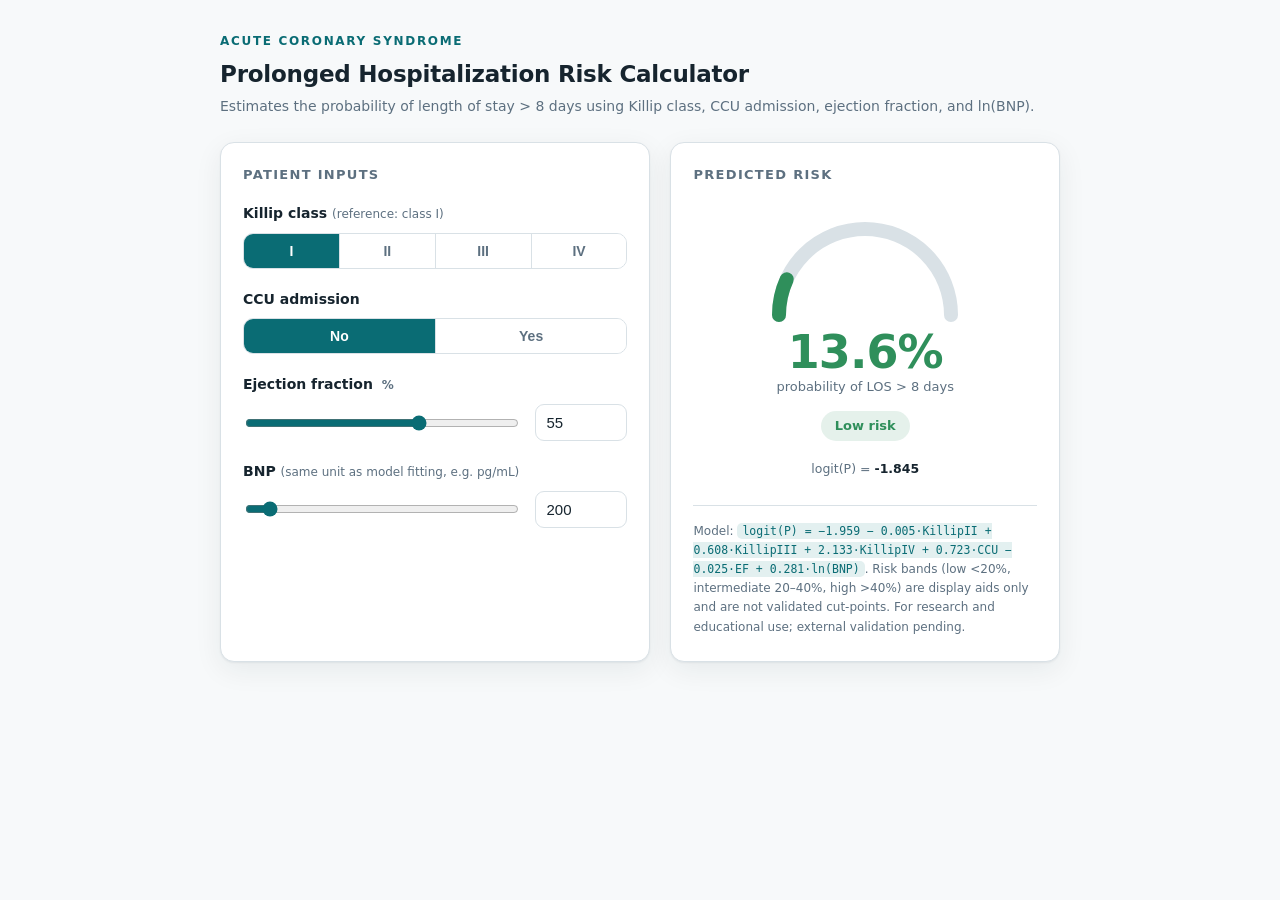
==== index.html @ 071d235f "Add files via upload" ====
<!DOCTYPE html>
<html lang="en">
<head>
<meta charset="UTF-8">
<meta name="viewport" content="width=device-width, initial-scale=1.0">
<title>Prolonged Hospitalization Risk Calculator — ACS</title>
<style>
  :root{
    --ink:#16242e;
    --muted:#5d7080;
    --line:#d9e1e6;
    --paper:#f7f9fa;
    --card:#ffffff;
    --accent:#0a6c74;       /* deep teal — clinical, not corporate blue */
    --accent-soft:#e3f0f0;
    --low:#2f8f5b;
    --mid:#c98a13;
    --high:#c0392b;
    --shadow:0 1px 2px rgba(16,36,46,.06),0 8px 28px rgba(16,36,46,.07);
  }
  *{box-sizing:border-box}
  body{
    margin:0;background:var(--paper);color:var(--ink);
    font-family:"Segoe UI",-apple-system,system-ui,"Helvetica Neue",Arial,"PingFang SC","Microsoft YaHei",sans-serif;
    line-height:1.55;
    -webkit-font-smoothing:antialiased;
  }
  .wrap{max-width:880px;margin:0 auto;padding:32px 20px 64px}
  header{margin-bottom:20px}
  .eyebrow{font-size:12px;letter-spacing:.14em;text-transform:uppercase;color:var(--accent);font-weight:600}
  h1{font-size:23px;margin:6px 0 4px;font-weight:650;letter-spacing:-.01em}
  .sub{color:var(--muted);font-size:14px;margin:0}
  .grid{display:grid;grid-template-columns:1.05fr .95fr;gap:20px;margin-top:24px}
  @media(max-width:760px){.grid{grid-template-columns:1fr}}
  .card{background:var(--card);border:1px solid var(--line);border-radius:14px;padding:22px 22px 24px;box-shadow:var(--shadow)}
  .card h2{font-size:13px;text-transform:uppercase;letter-spacing:.1em;color:var(--muted);margin:0 0 18px;font-weight:600}
  .field{margin-bottom:20px}
  .field:last-child{margin-bottom:0}
  label.lbl{display:block;font-size:14px;font-weight:600;margin-bottom:8px}
  .hint{font-size:12px;color:var(--muted);font-weight:400}
  /* segmented control */
  .seg{display:flex;border:1px solid var(--line);border-radius:10px;overflow:hidden}
  .seg button{flex:1;border:0;background:var(--card);padding:9px 0;font-size:14px;font-weight:600;color:var(--muted);cursor:pointer;transition:.15s}
  .seg button+button{border-left:1px solid var(--line)}
  .seg button[aria-pressed="true"]{background:var(--accent);color:#fff}
  .seg button:focus-visible{outline:2px solid var(--accent);outline-offset:-2px}
  /* slider row */
  .sliderrow{display:flex;align-items:center;gap:14px}
  input[type=range]{flex:1;accent-color:var(--accent)}
  .numbox{width:92px}
  input[type=number]{
    width:100%;padding:9px 10px;border:1px solid var(--line);border-radius:9px;font-size:15px;color:var(--ink);
    font-variant-numeric:tabular-nums;
  }
  input[type=number]:focus{outline:2px solid var(--accent);outline-offset:-1px;border-color:var(--accent)}
  .unit{font-size:12px;color:var(--muted);margin-left:4px}
  /* result */
  .result{display:flex;flex-direction:column;align-items:center;text-align:center;padding-top:6px}
  .gauge{position:relative;width:200px;height:110px;margin:6px 0 4px}
  .pct{font-size:46px;font-weight:700;letter-spacing:-.02em;font-variant-numeric:tabular-nums;line-height:1}
  .pctlabel{font-size:13px;color:var(--muted);margin-top:2px}
  .band{display:inline-block;margin-top:14px;padding:5px 14px;border-radius:999px;font-size:13px;font-weight:600}
  .logitline{margin-top:18px;font-size:12.5px;color:var(--muted);font-variant-numeric:tabular-nums;text-align:center}
  .logitline b{color:var(--ink);font-weight:600}
  .foot{margin-top:26px;font-size:12px;color:var(--muted);border-top:1px solid var(--line);padding-top:16px;line-height:1.6}
  .foot code{background:var(--accent-soft);color:var(--accent);padding:1px 5px;border-radius:5px;font-size:11.5px}
</style>
</head>
<body>
<div class="wrap">
  <header>
    <div class="eyebrow">Acute Coronary Syndrome</div>
    <h1>Prolonged Hospitalization Risk Calculator</h1>
    <p class="sub">Estimates the probability of length of stay &gt; 8 days using Killip class, CCU admission, ejection fraction, and ln(BNP).</p>
  </header>

  <div class="grid">
    <!-- INPUTS -->
    <div class="card">
      <h2>Patient inputs</h2>

      <div class="field">
        <label class="lbl">Killip class <span class="hint">(reference: class I)</span></label>
        <div class="seg" id="killip" role="group" aria-label="Killip class">
          <button type="button" data-v="1" aria-pressed="true">I</button>
          <button type="button" data-v="2" aria-pressed="false">II</button>
          <button type="button" data-v="3" aria-pressed="false">III</button>
          <button type="button" data-v="4" aria-pressed="false">IV</button>
        </div>
      </div>

      <div class="field">
        <label class="lbl">CCU admission</label>
        <div class="seg" id="ccu" role="group" aria-label="CCU admission">
          <button type="button" data-v="0" aria-pressed="true">No</button>
          <button type="button" data-v="1" aria-pressed="false">Yes</button>
        </div>
      </div>

      <div class="field">
        <label class="lbl" for="efnum">Ejection fraction <span class="unit">%</span></label>
        <div class="sliderrow">
          <input type="range" id="efrange" min="10" max="80" step="1" value="55" aria-label="Ejection fraction slider">
          <div class="numbox"><input type="number" id="efnum" min="10" max="80" step="1" value="55"></div>
        </div>
      </div>

      <div class="field">
        <label class="lbl" for="bnpnum">BNP <span class="hint">(same unit as model fitting, e.g. pg/mL)</span></label>
        <div class="sliderrow">
          <input type="range" id="bnprange" min="5" max="3000" step="5" value="200" aria-label="BNP slider">
          <div class="numbox"><input type="number" id="bnpnum" min="1" max="35000" step="1" value="200"></div>
        </div>
      </div>
    </div>

    <!-- RESULT -->
    <div class="card">
      <h2>Predicted risk</h2>
      <div class="result">
        <div class="gauge">
          <svg viewBox="0 0 200 110" width="200" height="110">
            <path d="M14 100 A86 86 0 0 1 186 100" fill="none" stroke="var(--line)" stroke-width="14" stroke-linecap="round"/>
            <path id="arc" d="M14 100 A86 86 0 0 1 186 100" fill="none" stroke="var(--accent)" stroke-width="14" stroke-linecap="round"/>
          </svg>
        </div>
        <div class="pct" id="pct">—</div>
        <div class="pctlabel">probability of LOS &gt; 8 days</div>
        <span class="band" id="band">—</span>
        <div class="logitline">logit(P) = <b id="logit">—</b></div>
      </div>

      <div class="foot">
        Model: <code>logit(P) = −1.959 − 0.005·KillipII + 0.608·KillipIII + 2.133·KillipIV + 0.723·CCU − 0.025·EF + 0.281·ln(BNP)</code>.
        Risk bands (low &lt;20%, intermediate 20–40%, high &gt;40%) are display aids only and are not validated cut-points.
        For research and educational use; external validation pending.
      </div>
    </div>
  </div>
</div>

<script>
  // ---- coefficients (from the published logistic model) ----
  const B0   = -1.959;
  const bK2  = -0.005, bK3 = 0.608, bK4 = 2.133;
  const bCCU =  0.723;
  const bEF  = -0.025;
  const bBNP =  0.281;   // per unit of ln(BNP)

  const state = { killip:1, ccu:0, ef:55, bnp:200 };

  const arc   = document.getElementById('arc');
  const ARC_LEN = arc.getTotalLength();
  arc.style.strokeDasharray = ARC_LEN;

  function compute(){
    const k2 = state.killip===2?1:0;
    const k3 = state.killip===3?1:0;
    const k4 = state.killip===4?1:0;
    const lnbnp = Math.log(Math.max(state.bnp, 1)); // guard ln(0)
    const logit = B0 + bK2*k2 + bK3*k3 + bK4*k4 + bCCU*state.ccu + bEF*state.ef + bBNP*lnbnp;
    const p = 1/(1+Math.exp(-logit));
    return {logit, p};
  }

  function colorFor(p){
    if(p<0.20) return getComputedStyle(document.documentElement).getPropertyValue('--low');
    if(p<0.40) return getComputedStyle(document.documentElement).getPropertyValue('--mid');
    return getComputedStyle(document.documentElement).getPropertyValue('--high');
  }
  function bandText(p){
    if(p<0.20) return ['Low', '--low', '--accent-soft'];
    if(p<0.40) return ['Intermediate','--mid'];
    return ['High','--high'];
  }

  function render(){
    const {logit,p} = compute();
    const pctEl = document.getElementById('pct');
    pctEl.textContent = (p*100).toFixed(1)+'%';
    document.getElementById('logit').textContent = logit.toFixed(3);

    const col = colorFor(p).trim();
    pctEl.style.color = col;
    arc.style.stroke = col;
    arc.style.strokeDashoffset = ARC_LEN*(1-p);

    const b = document.getElementById('band');
    const [txt, cvar] = bandText(p);
    const c = getComputedStyle(document.documentElement).getPropertyValue(cvar).trim();
    b.textContent = txt + ' risk';
    b.style.color = c;
    b.style.background = c+'1f'; // ~12% alpha
  }

  // segmented controls
  function wireSeg(id, key){
    const grp = document.getElementById(id);
    grp.addEventListener('click', e=>{
      const btn = e.target.closest('button'); if(!btn) return;
      [...grp.children].forEach(b=>b.setAttribute('aria-pressed','false'));
      btn.setAttribute('aria-pressed','true');
      state[key] = parseInt(btn.dataset.v,10);
      render();
    });
  }
  wireSeg('killip','killip');
  wireSeg('ccu','ccu');

  // linked slider + number pairs
  function link(rangeId, numId, key, min, max){
    const r=document.getElementById(rangeId), n=document.getElementById(numId);
    function set(v){
      v = Math.min(max, Math.max(min, v||min));
      state[key]=v; r.value=Math.min(r.max,Math.max(r.min,v)); n.value=v; render();
    }
    r.addEventListener('input', ()=>set(parseFloat(r.value)));
    n.addEventListener('input', ()=>set(parseFloat(n.value)));
  }
  link('efrange','efnum','ef',10,80);
  link('bnprange','bnpnum','bnp',1,35000);

  render();
</script>
</body>
</html>
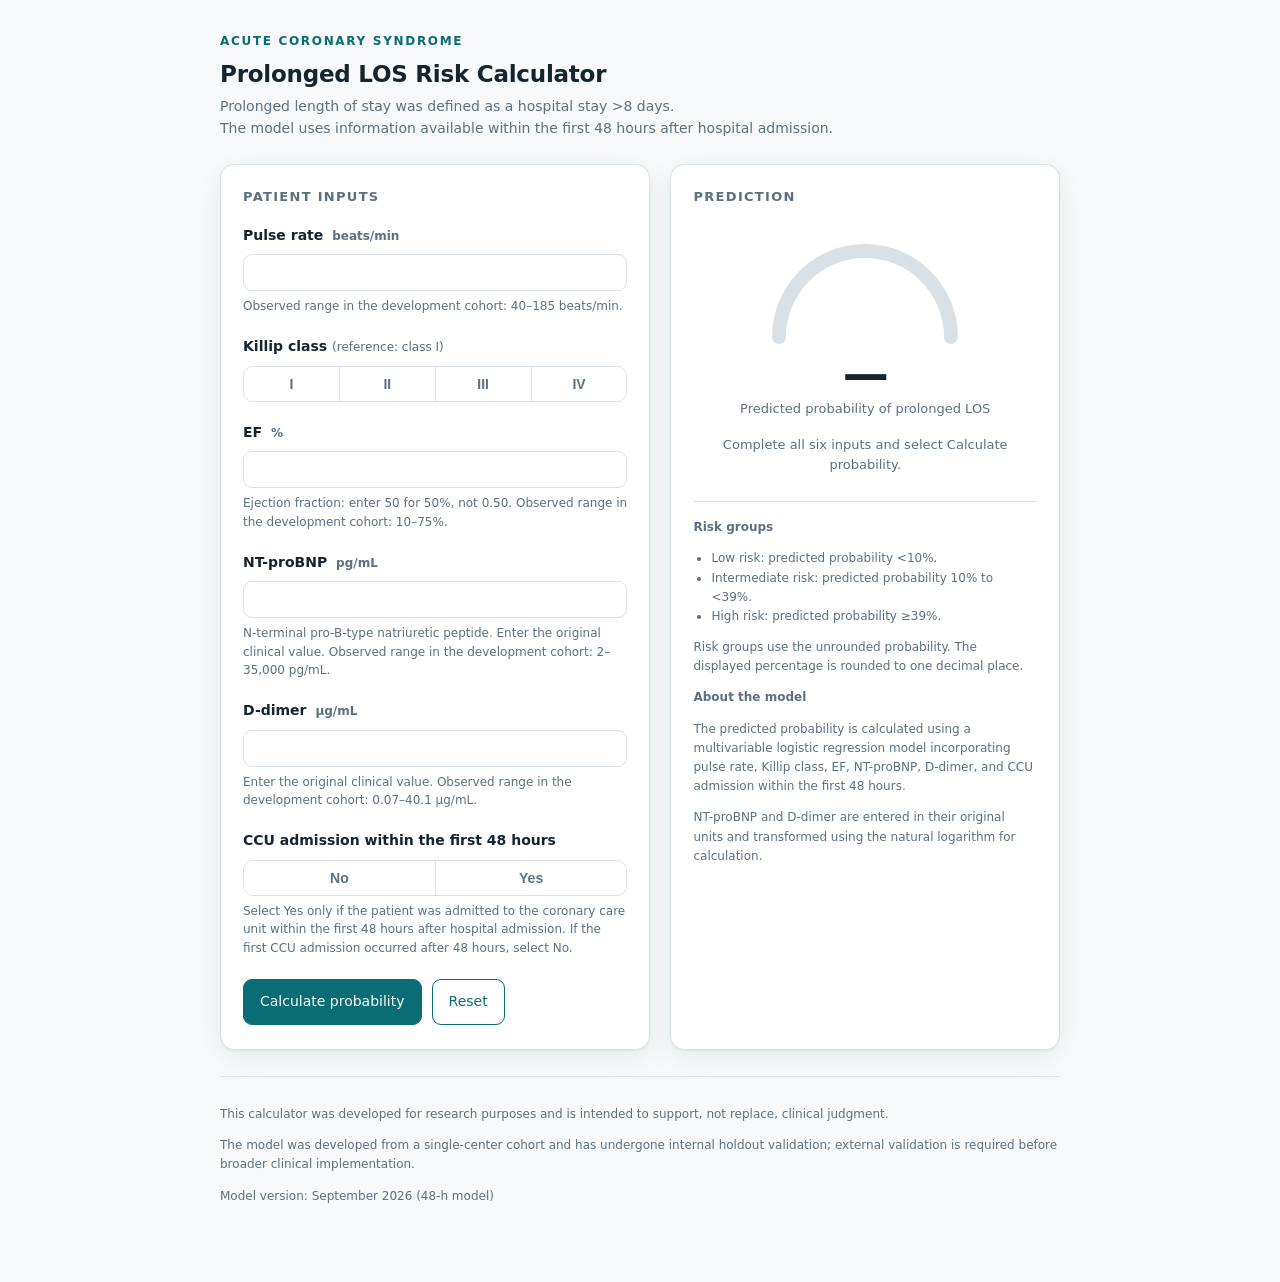
==== commit e28a127a: "Deploy final 48-h prolonged LOS calculator" ====
--- a/index.html
+++ b/index.html
@@ -3,7 +3,7 @@
 <head>
 <meta charset="UTF-8">
 <meta name="viewport" content="width=device-width, initial-scale=1.0">
-<title>Prolonged Hospitalization Risk Calculator — ACS</title>
+<title>Prolonged LOS Risk Calculator — ACS</title>
 <style>
   :root{
     --ink:#16242e;
@@ -64,163 +64,191 @@
   .logitline b{color:var(--ink);font-weight:600}
   .foot{margin-top:26px;font-size:12px;color:var(--muted);border-top:1px solid var(--line);padding-top:16px;line-height:1.6}
   .foot code{background:var(--accent-soft);color:var(--accent);padding:1px 5px;border-radius:5px;font-size:11.5px}
+
+  .field-note{margin:6px 0 0;font-size:12px;color:var(--muted)}
+  .field-error{margin:6px 0 0;font-size:12px;color:#a02f24}
+  [aria-invalid="true"]{border-color:#a02f24!important}
+  .extrapolation{margin:6px 0 0;font-size:12px;color:#805d0d}
+  .error-summary{font-size:13px;color:#a02f24;margin-bottom:12px}
+  .actions{display:flex;gap:10px;margin-top:22px;flex-wrap:wrap}
+  .actions button{padding:11px 16px;border-radius:9px;border:1px solid var(--accent);font:inherit;font-size:14px;cursor:pointer}
+  .primary{background:var(--accent);color:white}.secondary{background:white;color:var(--accent)}
+  .actions button:focus-visible{outline:2px solid var(--accent);outline-offset:3px}
+  .result-status{font-size:13px;color:var(--muted);margin:16px 0 0}
+  .risk-definition{font-size:13px;color:var(--muted);margin-top:8px}
+  .risk-guide{padding-left:18px;margin-bottom:0}
+  [hidden]{display:none!important}
+  @media(max-width:400px){.wrap{padding:20px 12px 40px}.card{padding:18px 16px}.grid{gap:16px}h1{font-size:21px}}
 </style>
 </head>
 <body>
 <div class="wrap">
   <header>
     <div class="eyebrow">Acute Coronary Syndrome</div>
-    <h1>Prolonged Hospitalization Risk Calculator</h1>
-    <p class="sub">Estimates the probability of length of stay &gt; 8 days using Killip class, CCU admission, ejection fraction, and ln(BNP).</p>
+    <h1>Prolonged LOS Risk Calculator</h1>
+    <p class="sub">Prolonged length of stay was defined as a hospital stay &gt;8 days.</p>
+    <p class="sub">The model uses information available within the first 48 hours after hospital admission.</p>
   </header>
-
   <div class="grid">
-    <!-- INPUTS -->
-    <div class="card">
+    <form class="card" id="calculator" novalidate>
       <h2>Patient inputs</h2>
-
-      <div class="field">
-        <label class="lbl">Killip class <span class="hint">(reference: class I)</span></label>
-        <div class="seg" id="killip" role="group" aria-label="Killip class">
-          <button type="button" data-v="1" aria-pressed="true">I</button>
-          <button type="button" data-v="2" aria-pressed="false">II</button>
-          <button type="button" data-v="3" aria-pressed="false">III</button>
-          <button type="button" data-v="4" aria-pressed="false">IV</button>
+      <div class="error-summary" id="error-summary" role="alert" hidden></div>
+      <div class="field">
+        <label class="lbl" for="pulseRate">Pulse rate <span class="unit">beats/min</span></label>
+        <input type="number" id="pulseRate" step="any" inputmode="decimal" required aria-describedby="pulseRate-note pulseRate-error pulseRate-warning">
+        <p class="field-note" id="pulseRate-note">Observed range in the development cohort: 40–185 beats/min.</p>
+        <p class="field-error" id="pulseRate-error" hidden></p><p class="extrapolation" id="pulseRate-warning" hidden></p>
+      </div>
+      <div class="field">
+        <label class="lbl" id="killip-label">Killip class <span class="hint">(reference: class I)</span></label>
+        <div class="seg" id="killipClass" role="group" aria-labelledby="killip-label" aria-describedby="killipClass-error">
+          <button type="button" data-v="I" aria-pressed="false">I</button>
+          <button type="button" data-v="II" aria-pressed="false">II</button>
+          <button type="button" data-v="III" aria-pressed="false">III</button>
+          <button type="button" data-v="IV" aria-pressed="false">IV</button>
         </div>
-      </div>
-
-      <div class="field">
-        <label class="lbl">CCU admission</label>
-        <div class="seg" id="ccu" role="group" aria-label="CCU admission">
-          <button type="button" data-v="0" aria-pressed="true">No</button>
-          <button type="button" data-v="1" aria-pressed="false">Yes</button>
+        <p class="field-error" id="killipClass-error" hidden></p>
+      </div>
+      <div class="field">
+        <label class="lbl" for="ef">EF <span class="unit">%</span></label>
+        <input type="number" id="ef" step="any" inputmode="decimal" required aria-describedby="ef-note ef-error ef-warning">
+        <p class="field-note" id="ef-note">Ejection fraction: enter 50 for 50%, not 0.50. Observed range in the development cohort: 10–75%.</p>
+        <p class="field-error" id="ef-error" hidden></p><p class="extrapolation" id="ef-warning" hidden></p>
+      </div>
+      <div class="field">
+        <label class="lbl" for="ntProBNP">NT-proBNP <span class="unit">pg/mL</span></label>
+        <input type="number" id="ntProBNP" step="any" inputmode="decimal" required aria-describedby="ntProBNP-note ntProBNP-error ntProBNP-warning">
+        <p class="field-note" id="ntProBNP-note">N-terminal pro-B-type natriuretic peptide. Enter the original clinical value. Observed range in the development cohort: 2–35,000 pg/mL.</p>
+        <p class="field-error" id="ntProBNP-error" hidden></p><p class="extrapolation" id="ntProBNP-warning" hidden></p>
+      </div>
+      <div class="field">
+        <label class="lbl" for="dDimer">D-dimer <span class="unit">μg/mL</span></label>
+        <input type="number" id="dDimer" step="any" inputmode="decimal" required aria-describedby="dDimer-note dDimer-error dDimer-warning">
+        <p class="field-note" id="dDimer-note">Enter the original clinical value. Observed range in the development cohort: 0.07–40.1 μg/mL.</p>
+        <p class="field-error" id="dDimer-error" hidden></p><p class="extrapolation" id="dDimer-warning" hidden></p>
+      </div>
+      <div class="field">
+        <label class="lbl" id="ccu-label">CCU admission within the first 48 hours</label>
+        <div class="seg" id="ccuWithin48h" role="group" aria-labelledby="ccu-label" aria-describedby="ccu-note ccuWithin48h-error">
+          <button type="button" data-v="No" aria-pressed="false">No</button>
+          <button type="button" data-v="Yes" aria-pressed="false">Yes</button>
         </div>
-      </div>
-
-      <div class="field">
-        <label class="lbl" for="efnum">Ejection fraction <span class="unit">%</span></label>
-        <div class="sliderrow">
-          <input type="range" id="efrange" min="10" max="80" step="1" value="55" aria-label="Ejection fraction slider">
-          <div class="numbox"><input type="number" id="efnum" min="10" max="80" step="1" value="55"></div>
-        </div>
-      </div>
-
-      <div class="field">
-        <label class="lbl" for="bnpnum">BNP <span class="hint">(same unit as model fitting, e.g. pg/mL)</span></label>
-        <div class="sliderrow">
-          <input type="range" id="bnprange" min="5" max="3000" step="5" value="200" aria-label="BNP slider">
-          <div class="numbox"><input type="number" id="bnpnum" min="1" max="35000" step="1" value="200"></div>
-        </div>
-      </div>
-    </div>
-
-    <!-- RESULT -->
-    <div class="card">
-      <h2>Predicted risk</h2>
-      <div class="result">
-        <div class="gauge">
+        <p class="field-note" id="ccu-note">Select Yes only if the patient was admitted to the coronary care unit within the first 48 hours after hospital admission. If the first CCU admission occurred after 48 hours, select No.</p>
+        <p class="field-error" id="ccuWithin48h-error" hidden></p>
+      </div>
+      <div class="actions"><button class="primary" type="submit">Calculate probability</button><button class="secondary" type="reset">Reset</button></div>
+    </form>
+    <section class="card" aria-labelledby="result-title">
+      <h2 id="result-title">Prediction</h2>
+      <div class="result" aria-live="polite" aria-atomic="true">
+        <div class="gauge" aria-hidden="true">
           <svg viewBox="0 0 200 110" width="200" height="110">
             <path d="M14 100 A86 86 0 0 1 186 100" fill="none" stroke="var(--line)" stroke-width="14" stroke-linecap="round"/>
             <path id="arc" d="M14 100 A86 86 0 0 1 186 100" fill="none" stroke="var(--accent)" stroke-width="14" stroke-linecap="round"/>
           </svg>
         </div>
         <div class="pct" id="pct">—</div>
-        <div class="pctlabel">probability of LOS &gt; 8 days</div>
-        <span class="band" id="band">—</span>
-        <div class="logitline">logit(P) = <b id="logit">—</b></div>
-      </div>
-
+        <div class="pctlabel">Predicted probability of prolonged LOS</div>
+        <span class="band" id="band" hidden></span>
+        <div class="risk-definition" id="risk-definition" hidden></div>
+        <p class="result-status" id="result-status">Complete all six inputs and select Calculate probability.</p>
+      </div>
       <div class="foot">
-        Model: <code>logit(P) = −1.959 − 0.005·KillipII + 0.608·KillipIII + 2.133·KillipIV + 0.723·CCU − 0.025·EF + 0.281·ln(BNP)</code>.
-        Risk bands (low &lt;20%, intermediate 20–40%, high &gt;40%) are display aids only and are not validated cut-points.
-        For research and educational use; external validation pending.
-      </div>
-    </div>
+        <strong>Risk groups</strong>
+        <ul class="risk-guide"><li>Low risk: predicted probability &lt;10%.</li><li>Intermediate risk: predicted probability 10% to &lt;39%.</li><li>High risk: predicted probability ≥39%.</li></ul>
+        <p>Risk groups use the unrounded probability. The displayed percentage is rounded to one decimal place.</p>
+        <strong>About the model</strong>
+        <p>The predicted probability is calculated using a multivariable logistic regression model incorporating pulse rate, Killip class, EF, NT-proBNP, D-dimer, and CCU admission within the first 48 hours.</p>
+        <p>NT-proBNP and D-dimer are entered in their original units and transformed using the natural logarithm for calculation.</p>
+      </div>
+    </section>
   </div>
+  <footer class="foot">
+    <p>This calculator was developed for research purposes and is intended to support, not replace, clinical judgment.</p>
+    <p>The model was developed from a single-center cohort and has undergone internal holdout validation; external validation is required before broader clinical implementation.</p>
+    <p id="model-version">Model version: September 2026 (48-h model)</p>
+  </footer>
 </div>
-
+<script src="calculator-model.js"></script>
 <script>
-  // ---- coefficients (from the published logistic model) ----
-  const B0   = -1.959;
-  const bK2  = -0.005, bK3 = 0.608, bK4 = 2.133;
-  const bCCU =  0.723;
-  const bEF  = -0.025;
-  const bBNP =  0.281;   // per unit of ln(BNP)
-
-  const state = { killip:1, ccu:0, ef:55, bnp:200 };
-
-  const arc   = document.getElementById('arc');
-  const ARC_LEN = arc.getTotalLength();
-  arc.style.strokeDasharray = ARC_LEN;
-
-  function compute(){
-    const k2 = state.killip===2?1:0;
-    const k3 = state.killip===3?1:0;
-    const k4 = state.killip===4?1:0;
-    const lnbnp = Math.log(Math.max(state.bnp, 1)); // guard ln(0)
-    const logit = B0 + bK2*k2 + bK3*k3 + bK4*k4 + bCCU*state.ccu + bEF*state.ef + bBNP*lnbnp;
-    const p = 1/(1+Math.exp(-logit));
-    return {logit, p};
-  }
-
-  function colorFor(p){
-    if(p<0.20) return getComputedStyle(document.documentElement).getPropertyValue('--low');
-    if(p<0.40) return getComputedStyle(document.documentElement).getPropertyValue('--mid');
-    return getComputedStyle(document.documentElement).getPropertyValue('--high');
-  }
-  function bandText(p){
-    if(p<0.20) return ['Low', '--low', '--accent-soft'];
-    if(p<0.40) return ['Intermediate','--mid'];
-    return ['High','--high'];
-  }
-
-  function render(){
-    const {logit,p} = compute();
-    const pctEl = document.getElementById('pct');
-    pctEl.textContent = (p*100).toFixed(1)+'%';
-    document.getElementById('logit').textContent = logit.toFixed(3);
-
-    const col = colorFor(p).trim();
-    pctEl.style.color = col;
-    arc.style.stroke = col;
-    arc.style.strokeDashoffset = ARC_LEN*(1-p);
-
-    const b = document.getElementById('band');
-    const [txt, cvar] = bandText(p);
-    const c = getComputedStyle(document.documentElement).getPropertyValue(cvar).trim();
-    b.textContent = txt + ' risk';
-    b.style.color = c;
-    b.style.background = c+'1f'; // ~12% alpha
-  }
-
-  // segmented controls
-  function wireSeg(id, key){
-    const grp = document.getElementById(id);
-    grp.addEventListener('click', e=>{
-      const btn = e.target.closest('button'); if(!btn) return;
-      [...grp.children].forEach(b=>b.setAttribute('aria-pressed','false'));
-      btn.setAttribute('aria-pressed','true');
-      state[key] = parseInt(btn.dataset.v,10);
-      render();
+  'use strict';
+  const form = document.getElementById('calculator');
+  const numericFields = ['pulseRate', 'ef', 'ntProBNP', 'dDimer'];
+  const selections = { killipClass: undefined, ccuWithin48h: undefined };
+  const arc = document.getElementById('arc');
+  const arcLength = arc.getTotalLength();
+  arc.style.strokeDasharray = arcLength;
+  arc.style.strokeDashoffset = arcLength;
+  document.getElementById('model-version').textContent = 'Model version: ' + ACSModel.VERSION;
+  function clearFeedback() {
+    document.querySelectorAll('.field-error,.extrapolation,#error-summary').forEach(el => { el.textContent = ''; el.hidden = true; });
+    form.querySelectorAll('[aria-invalid]').forEach(el => el.removeAttribute('aria-invalid'));
+  }
+  function clearResult(message) {
+    document.getElementById('pct').textContent = '—';
+    document.getElementById('pct').style.color = '';
+    document.getElementById('band').hidden = true;
+    document.getElementById('risk-definition').hidden = true;
+    document.getElementById('result-status').textContent = message;
+    arc.style.strokeDashoffset = arcLength;
+  }
+  function invalidate() {
+    clearFeedback();
+    clearResult('Inputs changed. Select Calculate probability to update the result.');
+  }
+  for (const id of numericFields) document.getElementById(id).addEventListener('input', invalidate);
+  for (const id of Object.keys(selections)) {
+    const group = document.getElementById(id);
+    group.addEventListener('click', event => {
+      const button = event.target.closest('button'); if (!button) return;
+      group.querySelectorAll('button').forEach(b => b.setAttribute('aria-pressed', String(b === button)));
+      selections[id] = id === 'ccuWithin48h' ? button.dataset.v === 'Yes' : button.dataset.v;
+      invalidate();
     });
   }
-  wireSeg('killip','killip');
-  wireSeg('ccu','ccu');
-
-  // linked slider + number pairs
-  function link(rangeId, numId, key, min, max){
-    const r=document.getElementById(rangeId), n=document.getElementById(numId);
-    function set(v){
-      v = Math.min(max, Math.max(min, v||min));
-      state[key]=v; r.value=Math.min(r.max,Math.max(r.min,v)); n.value=v; render();
+  form.addEventListener('submit', event => {
+    event.preventDefault(); clearFeedback();
+    const input = { ...selections };
+    for (const id of numericFields) {
+      const field = document.getElementById(id);
+      input[id] = field.value.trim() === '' ? '' : field.valueAsNumber;
     }
-    r.addEventListener('input', ()=>set(parseFloat(r.value)));
-    n.addEventListener('input', ()=>set(parseFloat(n.value)));
-  }
-  link('efrange','efnum','ef',10,80);
-  link('bnprange','bnpnum','bnp',1,35000);
-
-  render();
+    try {
+      const result = ACSModel.predictProlongedLOS(input);
+      const colors = { 'Low risk': '--low', 'Intermediate risk': '--mid', 'High risk': '--high' };
+      const definitions = { 'Low risk': 'Predicted probability <10%', 'Intermediate risk': 'Predicted probability 10% to <39%', 'High risk': 'Predicted probability ≥39%' };
+      const color = getComputedStyle(document.documentElement).getPropertyValue(colors[result.riskGroup]).trim();
+      document.getElementById('pct').textContent = (result.probability * 100).toFixed(1) + '%';
+      document.getElementById('pct').style.color = color;
+      arc.style.stroke = color; arc.style.strokeDashoffset = arcLength * (1 - result.probability);
+      const band = document.getElementById('band');
+      band.hidden = false; band.textContent = result.riskGroup; band.style.color = color; band.style.background = color + '1f';
+      const definition = document.getElementById('risk-definition');
+      definition.hidden = false; definition.textContent = definitions[result.riskGroup];
+      document.getElementById('result-status').textContent = result.extrapolatedFields.length ? 'One or more inputs involve extrapolation; see the notes below those inputs.' : '';
+      for (const id of result.extrapolatedFields) {
+        const warning = document.getElementById(id + '-warning'); warning.hidden = false;
+        warning.textContent = 'This value is outside the range observed in the model-development cohort; the prediction therefore involves extrapolation.';
+      }
+    } catch (error) {
+      clearResult('No prediction calculated. Please check the inputs.');
+      const summary = document.getElementById('error-summary'); summary.hidden = false;
+      summary.textContent = error instanceof ACSModel.CalculatorInputError ? 'Please correct the highlighted inputs.' : error.message;
+      if (error.fieldErrors) {
+        for (const [id, message] of Object.entries(error.fieldErrors)) {
+          document.getElementById(id).setAttribute('aria-invalid', 'true');
+          const target = document.getElementById(id + '-error'); target.textContent = message; target.hidden = false;
+        }
+        const first = document.getElementById(Object.keys(error.fieldErrors)[0]);
+        (first.matches('input') ? first : first.querySelector('button')).focus();
+      }
+    }
+  });
+  form.addEventListener('reset', () => {
+    Object.keys(selections).forEach(key => { selections[key] = undefined; });
+    form.querySelectorAll('.seg button').forEach(button => button.setAttribute('aria-pressed', 'false'));
+    clearFeedback(); clearResult('Complete all six inputs and select Calculate probability.');
+  });
 </script>
 </body>
 </html>
